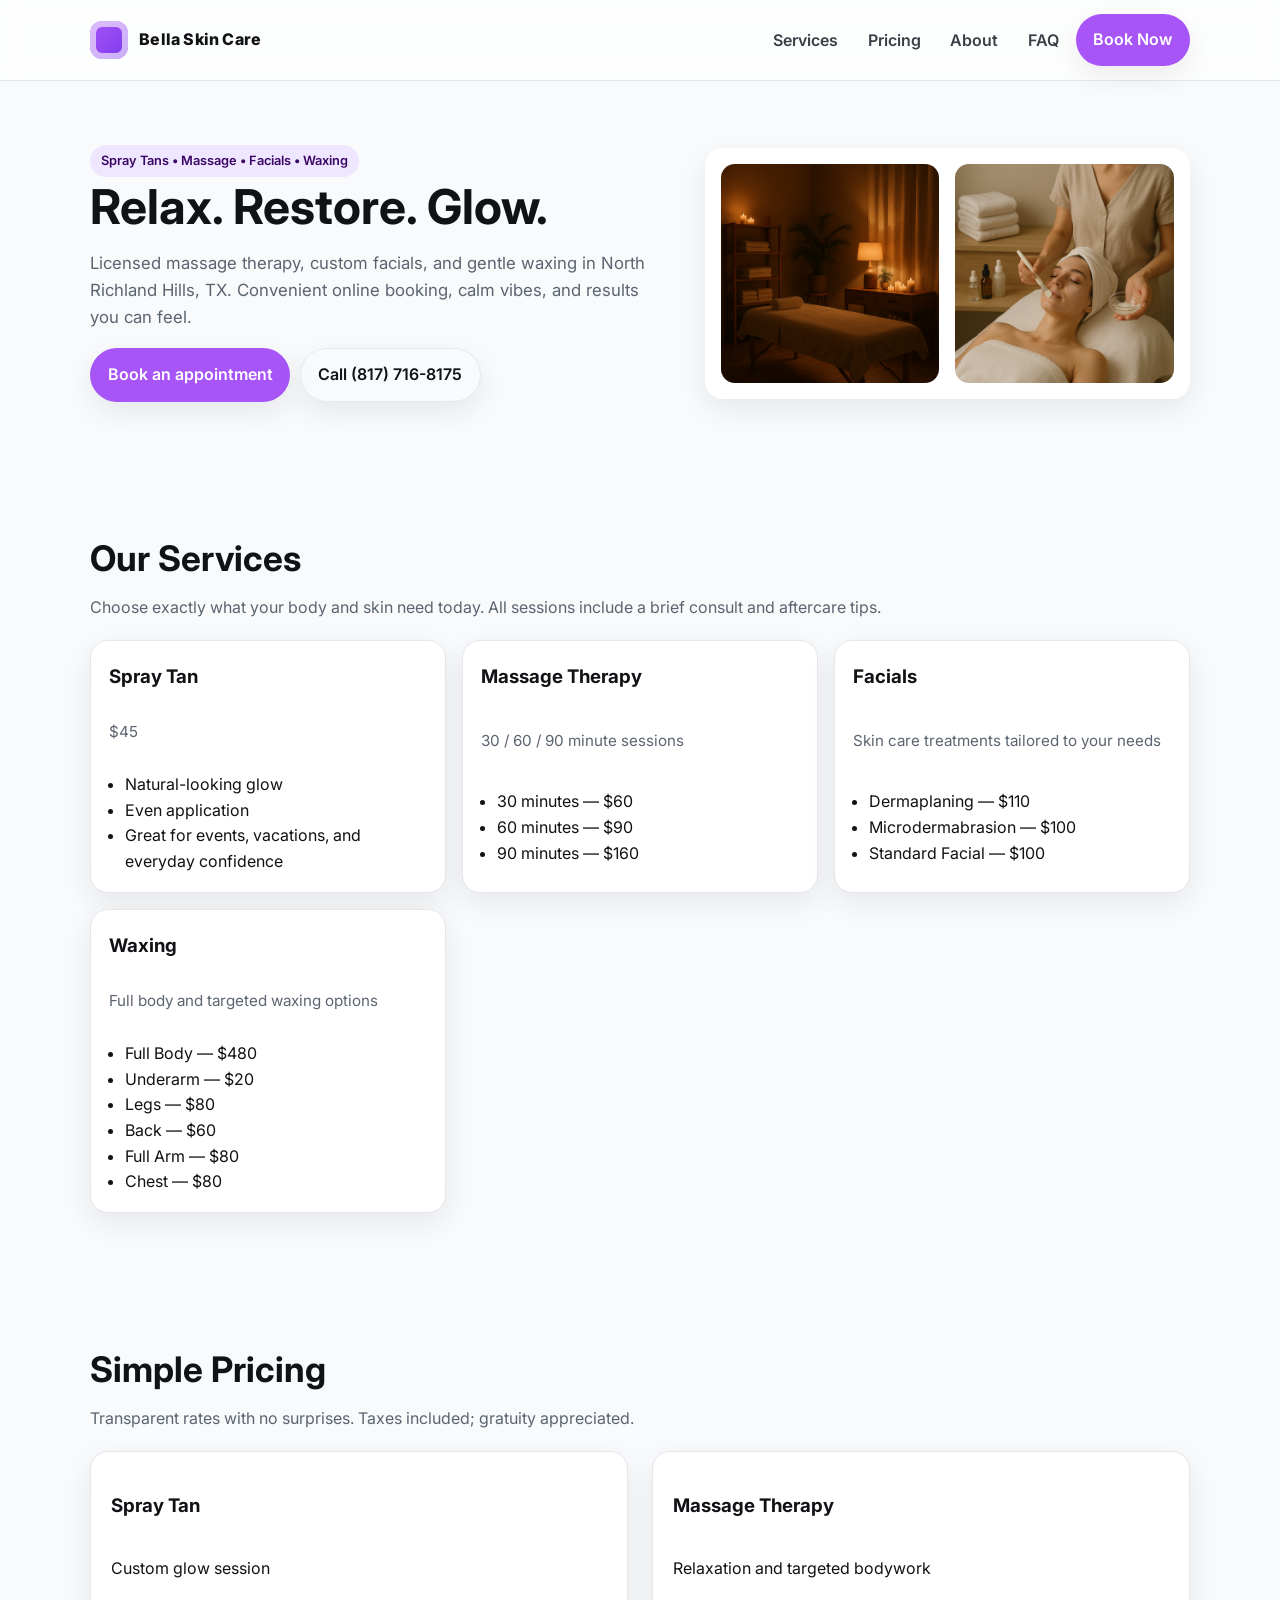
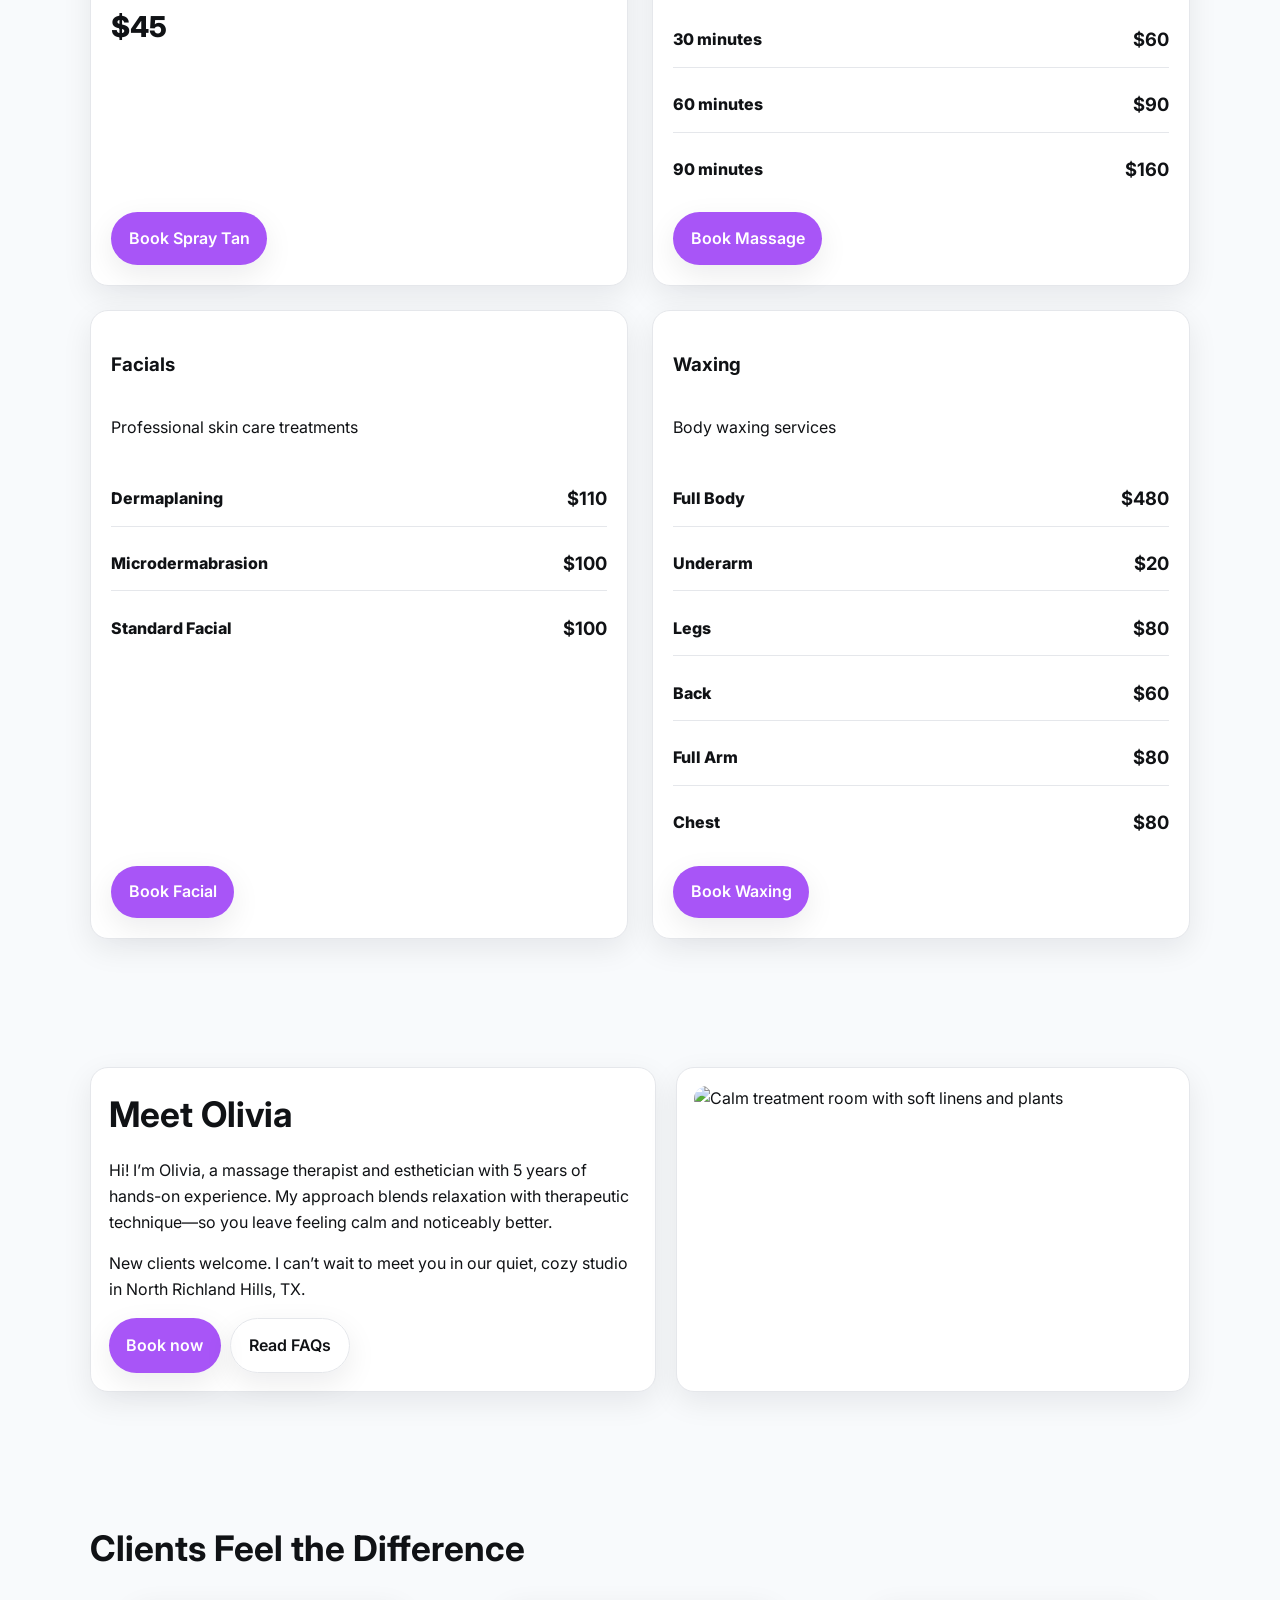
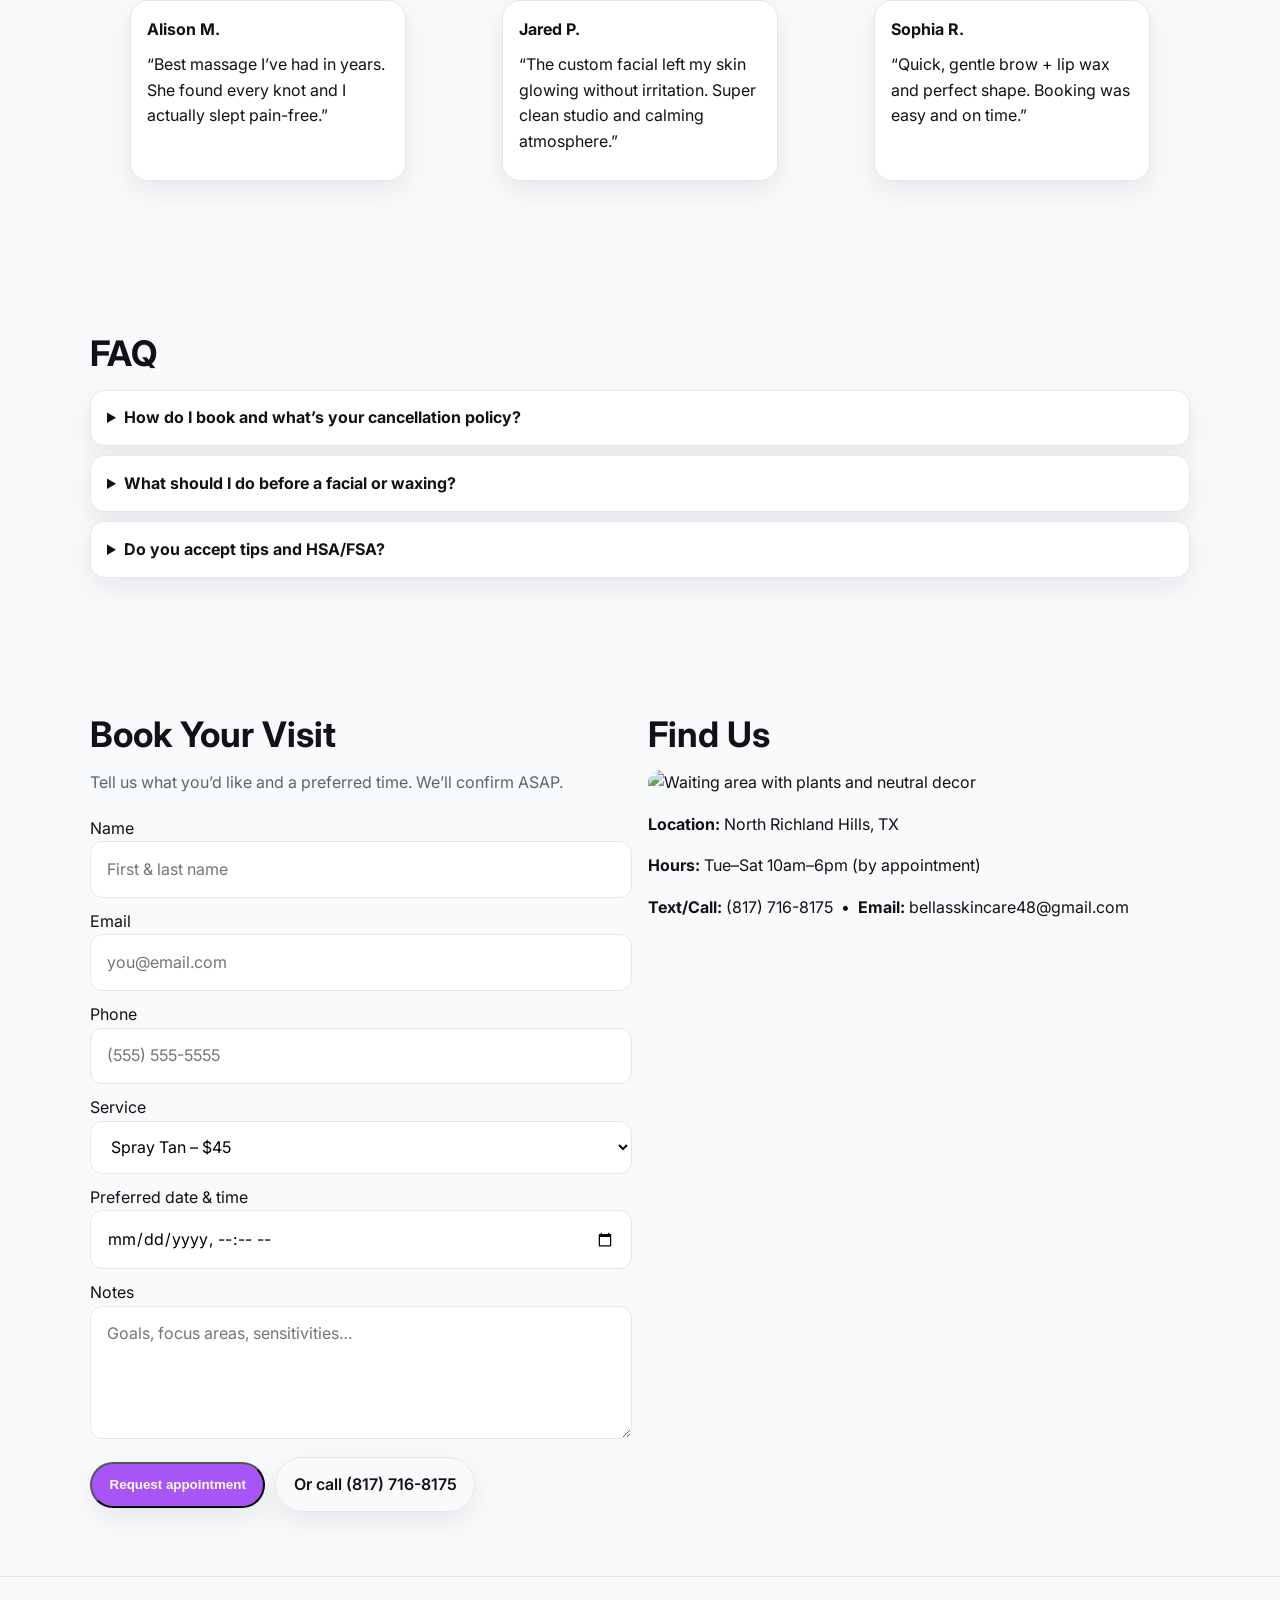
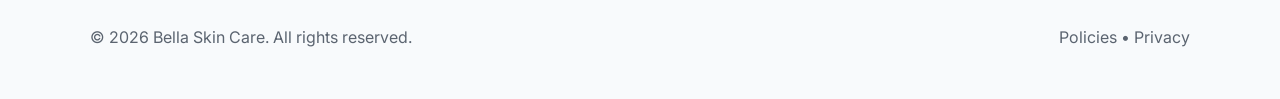
==== index.html @ 4174b74a "restructure repository" ====
<!doctype html>
<html lang="en">
<head>
  <meta charset="utf-8" />
  <meta name="viewport" content="width=device-width, initial-scale=1" />
  <title>Bella Skin Care | Massage • Facials • Waxing</title>
  <meta name="description" content="Relaxation and results-driven bodywork, facials, and waxing in North Richland Hills. Book online or call 817-716-8175." />
  <link rel="preconnect" href="https://fonts.googleapis.com">
  <link rel="preconnect" href="https://fonts.gstatic.com" crossorigin>
  <link href="https://fonts.googleapis.com/css2?family=Inter:wght@400;500;600;700&display=swap" rel="stylesheet">
  <link rel="stylesheet" href="index.css">
</head>
<body>
  <!-- ===== Header ===== -->
  <header class="site">
    <div class="container site__row">
      <a class="brand" href="#home" aria-label="Bella Skin Care home">
        <span class="brand__logo" aria-hidden="true"></span>
        <span>Bella Skin Care</span>
      </a>
      <nav aria-label="Primary">
        <a href="#services">Services</a>
        <a href="#pricing">Pricing</a>
        <a href="#about">About</a>
        <a href="#faq">FAQ</a>
        <a href="#contact" class="btn">Book Now</a>
      </nav>
    </div>
  </header>

  <!-- ===== Hero ===== -->
  <section class="hero" id="home">
    <div class="container hero__grid">
      <div>
        <span class="tag">Spray Tans • Massage • Facials • Waxing</span>
        <h1>Relax. Restore. Glow.</h1>
        <p class="lead">Licensed massage therapy, custom facials, and gentle waxing in North Richland Hills, TX. Convenient online booking, calm vibes, and results you can feel.</p>
        <div class="quick-book" style="margin:1rem 0 0">
          <a class="btn" href="#contact">Book an appointment</a>
          <a class="btn ghost" href="tel:8177168175">Call (817) 716-8175</a>
        </div>
      </div>
      <div class="card" aria-label="Popular services">
        <div>
          <img src="./assets/img/massageroom1.png" alt="Relaxing massage room with soft lighting" />
        </div>
        <div>
          <img src="./assets/img/facial1.png" alt="Facial treatment with clean towels and serums" />
        </div>
      </div>
    </div>
  </section>

  <!-- ===== Services ===== -->
  <section id="services">
    <div class="container">
      <h2 class="section-title">Our Services</h2>
      <p class="section-desc">Choose exactly what your body and skin need today. All sessions include a brief consult and aftercare tips.</p>
<div class="services">
  <article class="service-card">
    <h3>Spray Tan</h3>
    <p class="meta">$45</p>
    <ul>
      <li>Natural-looking glow</li>
      <li>Even application</li>
      <li>Great for events, vacations, and everyday confidence</li>
    </ul>
  </article>

  <article class="service-card">
    <h3>Massage Therapy</h3>
    <p class="meta">30 / 60 / 90 minute sessions</p>
    <ul>
      <li>30 minutes — $60</li>
      <li>60 minutes — $90</li>
      <li>90 minutes — $160</li>
    </ul>
  </article>

  <article class="service-card">
    <h3>Facials</h3>
    <p class="meta">Skin care treatments tailored to your needs</p>
    <ul>
      <li>Dermaplaning — $110</li>
      <li>Microdermabrasion — $100</li>
      <li>Standard Facial — $100</li>
    </ul>
  </article>

  <article class="service-card">
    <h3>Waxing</h3>
    <p class="meta">Full body and targeted waxing options</p>
    <ul>
      <li>Full Body — $480</li>
      <li>Underarm — $20</li>
      <li>Legs — $80</li>
      <li>Back — $60</li>
      <li>Full Arm — $80</li>
      <li>Chest — $80</li>
    </ul>
  </article>
</div>
    </div>
  </section>

  <!-- ===== Pricing ===== -->
  <section id="pricing" aria-label="Pricing">
    <div class="container">
      <h2 class="section-title">Simple Pricing</h2>
      <p class="section-desc">Transparent rates with no surprises. Taxes included; gratuity appreciated.</p>
<div class="pricing">
  <div class="price-card">
    <h3>Spray Tan</h3>
    <p class="meta">Custom glow session</p>
    <p class="price">$45</p>
    <a class="btn" href="#contact">Book Spray Tan</a>
  </div>

<div class="price-card">
  <h3>Massage Therapy</h3>
  <p class="meta">Relaxation and targeted bodywork</p>

  <div class="price-list">
    <div class="price-row">
      <span>30 minutes</span>
      <strong>$60</strong>
    </div>
    <div class="price-row">
      <span>60 minutes</span>
      <strong>$90</strong>
    </div>
    <div class="price-row">
      <span>90 minutes</span>
      <strong>$160</strong>
    </div>
  </div>

  <a class="btn" href="#contact">Book Massage</a>
</div>

<div class="price-card">
    <h3>Facials</h3>
    <p class="meta">Professional skin care treatments</p>

    <div class="price-list">

        <div class="price-row">
            <span>Dermaplaning</span>
            <strong>$110</strong>
        </div>

        <div class="price-row">
            <span>Microdermabrasion</span>
            <strong>$100</strong>
        </div>

        <div class="price-row">
            <span>Standard Facial</span>
            <strong>$100</strong>
        </div>

    </div>

    <a class="btn" href="#contact">Book Facial</a>
</div>

<div class="price-card">
  <h3>Waxing</h3>
  <p class="meta">Body waxing services</p>

  <div class="price-list">
    <div class="price-row">
      <span>Full Body</span>
      <strong>$480</strong>
    </div>
    <div class="price-row">
      <span>Underarm</span>
      <strong>$20</strong>
    </div>
    <div class="price-row">
      <span>Legs</span>
      <strong>$80</strong>
    </div>
    <div class="price-row">
      <span>Back</span>
      <strong>$60</strong>
    </div>
    <div class="price-row">
      <span>Full Arm</span>
      <strong>$80</strong>
    </div>
    <div class="price-row">
      <span>Chest</span>
      <strong>$80</strong>
    </div>
  </div>

  <a class="btn" href="#contact">Book Waxing</a>
</div>
</div>
    </div>
  </section>

  <!-- ===== About ===== -->
  <section id="about" aria-label="About the studio">
    <div class="container about">
      <div class="card">
        <h2 class="section-title">Meet Olivia</h2>
        <p>Hi! I’m Olivia, a massage therapist and esthetician with 5 years of hands-on experience. My approach blends relaxation with therapeutic technique—so you leave feeling calm and noticeably better.</p>
        <p>New clients welcome. I can’t wait to meet you in our quiet, cozy studio in North Richland Hills, TX.</p>
        <div style="display:flex; gap:.6rem; margin-top:.6rem">
          <a class="btn" href="#contact">Book now</a>
          <a class="btn ghost" href="#faq">Read FAQs</a>
        </div>
      </div>
      <div class="card">
        <img src="https://images.unsplash.com/photo-1600431521340-491eca880813?q=80&w=1600&auto=format&fit=crop" alt="Calm treatment room with soft linens and plants" />
      </div>
    </div>
  </section>

  <!-- ===== Testimonials ===== -->
  <section aria-label="Client testimonials">
    <div class="container">
      <h2 class="section-title">Clients Feel the Difference</h2>
      <div class="testimonials">
        <figure class="quote">
          <figcaption><strong>Alison M.</strong></figcaption>
          <p>“Best massage I’ve had in years. She found every knot and I actually slept pain-free.”</p>
        </figure>
        <figure class="quote">
          <figcaption><strong>Jared P.</strong></figcaption>
          <p>“The custom facial left my skin glowing without irritation. Super clean studio and calming atmosphere.”</p>
        </figure>
        <figure class="quote">
          <figcaption><strong>Sophia R.</strong></figcaption>
          <p>“Quick, gentle brow + lip wax and perfect shape. Booking was easy and on time.”</p>
        </figure>
      </div>
    </div>
  </section>

  <!-- ===== FAQ ===== -->
  <section id="faq" aria-label="Frequently asked questions">
    <div class="container">
      <h2 class="section-title">FAQ</h2>
      <details>
        <summary>How do I book and what’s your cancellation policy?</summary>
        <p>Use the form below or call/text (817) 716-8175</p>
      </details>
      <details>
        <summary>What should I do before a facial or waxing?</summary>
        <p>Avoid retinoids or exfoliation 48 hours prior. Arrive with clean skin; we’ll take it from there.</p>
      </details>
      <details>
        <summary>Do you accept tips and HSA/FSA?</summary>
        <p>Gratuity is appreciated. For HSA/FSA, check your plan—massage with a doctor’s note is often eligible.</p>
      </details>
    </div>
  </section>

  <!-- ===== Contact / Booking ===== -->
  <section id="contact" aria-label="Contact and booking">
    <div class="container contact-grid">
      <div>
        <h2 class="section-title">Book Your Visit</h2>
        <p class="section-desc">Tell us what you’d like and a preferred time. We’ll confirm ASAP.</p>
        <form action="#" method="post" onsubmit="return handleSubmit(event)">
          <label>
            Name
            <input type="text" name="name" required placeholder="First & last name" />
          </label>
          <label>
            Email
            <input type="email" name="email" required placeholder="you@email.com" />
          </label>
          <label>
            Phone
            <input type="tel" name="phone" placeholder="(555) 555-5555" />
          </label>
          <label>
            Service
            <select name="service" required>
<option>Spray Tan – $45</option>
<option>Massage Therapy – 30 min – $60</option>
<option>Massage Therapy – 60 min – $90</option>
<option>Massage Therapy – 90 min – $160</option>
<option>Dermaplaning – $110</option>
<option>Microdermabrasion – $100</option>
<option>Standard Facial – $100</option>
<option>Waxing – Full Body – $480</option>
<option>Waxing – Underarm – $20</option>
<option>Waxing – Legs – $80</option>
<option>Waxing – Back – $60</option>
<option>Waxing – Full Arm – $80</option>
<option>Waxing – Chest – $80</option>
            </select>
          </label>
          <label>
            Preferred date & time
            <input type="datetime-local" name="when" />
          </label>
          <label>
            Notes
            <textarea name="notes" rows="4" placeholder="Goals, focus areas, sensitivities…"></textarea>
          </label>
          <div class="form-actions">
            <button class="btn" type="submit">Request appointment</button>
            <a class="btn ghost" href="tel:8177168175">Or call (817) 716-8175</a>
          </div>
          <p id="formMsg" class="form-msg">Thanks! We’ll get back to you shortly.</p>
        </form>
      </div>
      <div>
        <h2 class="section-title">Find Us</h2>
        <div class="card" style="padding:0; overflow:hidden;">
          <img src="https://images.unsplash.com/photo-1532635241-17e820acc59f?q=80&w=1600&auto=format&fit=crop" alt="Waiting area with plants and neutral decor" />
        </div>
        <p><strong>Location:</strong> North Richland Hills, TX</p>
        <p><strong>Hours:</strong> Tue–Sat 10am–6pm (by appointment)</p>
<p>
  <strong>Text/Call:</strong>
  <a href="tel:8177168175">(817) 716-8175</a>
  &nbsp;•&nbsp;
  <strong>Email:</strong>
  <a href="mailto:bellasskincare58@gmail.com">bellasskincare48@gmail.com</a>
</p>

      </div>
    </div>
  </section>

  <footer>
    <div class="container footer-row">
      <p>© <span id="year"></span> Bella Skin Care. All rights reserved.</p>
      <p><a href="#">Policies</a> • <a href="#">Privacy</a></p>
    </div>
  </footer>

  <script src="index.js"></script>
</body>
</html>
---- index.css ----
:root{
--ink:#101215; /* text */
--muted:#5b6470; /* secondary text */
--bg:#f8fafc; /* page bg */
--card:#ffffff; /* surfaces */
--brand:#a855f7; /* accent (violet) */
--brand-ink:#ffffff; /* contrast on brand */
--line:#e5e7eb; /* hairlines */
--radius:18px;
--shadow:0 10px 30px rgba(16,18,21,.08);
--shadow-2:0 16px 60px rgba(16,18,21,.12);
}

* { box-sizing: border-box; }
html, body { height: 100%; }
body{
font-family: Inter, system-ui, -apple-system, Segoe UI, Roboto, "Helvetica Neue", Arial, "Noto Sans", "Apple Color Emoji", "Segoe UI Emoji";
margin:0; color:var(--ink); background:var(--bg);
line-height:1.6; -webkit-font-smoothing:antialiased;
}
img{ max-width:100%; height:auto; display:block; border-radius: 14px; }
a{ color:inherit; text-decoration:none; }
.container{ width:min(1100px, 92%); margin-inline:auto; }
.btn{
display:inline-flex; align-items:center; gap:.6rem;
background:var(--brand); color:var(--brand-ink);
padding:.85rem 1.1rem; border-radius:999px; font-weight:600;
box-shadow: var(--shadow);
transition: transform .15s ease, box-shadow .2s ease, opacity .2s ease;
}
.btn:hover{ transform: translateY(-1px); box-shadow: var(--shadow-2); }
.btn.ghost{ background:transparent; color:var(--ink); border:1px solid var(--line); }
.tag{ display:inline-block; padding:.35rem .7rem; border-radius:999px; font-size:.8rem; color:#3b0764; background:#efe7ff; font-weight:600; }


/* ---------- Header ---------- */
header.site{ position:sticky; top:0; z-index:30; background:rgba(255,255,255,.75); backdrop-filter:saturate(1.2) blur(8px); border-bottom:1px solid var(--line); }
.site__row{ display:flex; align-items:center; justify-content:space-between; padding:.85rem 0; }
.brand{ display:flex; align-items:center; gap:.7rem; font-weight:800; letter-spacing:.2px; }
.brand__logo{ width:38px; height:38px; border-radius:12px; background:linear-gradient(135deg, var(--brand), #7c3aed); box-shadow: inset 0 0 0 6px rgba(255,255,255,.6); }
nav a{ padding:.6rem .8rem; border-radius:10px; font-weight:600; color:#3b3f46; }
nav a:hover{ background:#f2f3f5; }

/* ---------- Hero ---------- */
.hero{ padding: clamp(2rem, 5vw, 4rem) 0; }
.hero__grid{ display:grid; grid-template-columns: 1.2fr 1fr; gap: clamp(1.25rem, 3vw, 2rem); align-items:center; }
.hero h1{ font-size: clamp(2rem, 2.6vw + 1rem, 3rem); line-height:1.1; margin:.25rem 0 .75rem; }
.hero p.lead{ color:var(--muted); font-size:1.05rem; }
.hero .card{ background:var(--card); padding:1rem; border-radius:var(--radius); box-shadow: var(--shadow); display:grid; grid-template-columns:1fr 1fr; gap:1rem; }
.quick-book{ display:flex; gap:.6rem; flex-wrap:wrap; }


/* ---------- Section wrappers ---------- */
section{ padding: clamp(2.2rem, 6vw, 4rem) 0; }
.section-title{ font-size: clamp(1.4rem, 1.6vw + 1rem, 2.2rem); margin:0 0 .5rem; }
.section-desc{ color:var(--muted); margin:0 0 1.25rem; }


/* ---------- Services ---------- */
.services{ display:grid; grid-template-columns: repeat(3, 1fr); gap:1rem; }
.service-card{ background:var(--card); border:1px solid var(--line); padding:1.1rem; border-radius:var(--radius); display:grid; gap:.6rem; box-shadow: var(--shadow); }
.service-card h3{ margin:.2rem 0; }
.service-card .meta{ color:var(--muted); font-size:.95rem; }
.service-card ul{ margin:.2rem 0 0 1rem; padding:0; }


/* ---------- Pricing ---------- */
.pricing{
  display:grid;
  grid-template-columns:repeat(2,1fr);
  gap:1.5rem;
  align-items:stretch;
}

.price-card{
  background:var(--card);
  border:1px solid var(--line);
  border-radius:var(--radius);
  padding:1.25rem;
  box-shadow: var(--shadow);
  min-height:430px;

  display:flex;
  flex-direction:column;
}

.price-card .btn{
  margin-top:auto;
  align-self:flex-start;
}

.price-list{
  display:grid;
  gap:.65rem;
  margin:1rem 0;
}

.price-row{
  display:flex;
  justify-content:space-between;
  align-items:center;
  gap:1rem;
  padding:.75rem 0;
  border-bottom:1px solid var(--line);
}

.price-row:last-child{
  border-bottom:none;
}

.price-row span{
  font-size:1rem;
  font-weight:800;
  white-space:nowrap;
}

.price-row strong{
  font-size:1.15rem;
  font-weight:700;
}

.price{
  font-size:1.8rem;
  font-weight:800;
  margin:.4rem 0;
}

/* ---------- About ---------- */
.about{ display:grid; grid-template-columns: 1.1fr 1fr; gap:1.25rem; }
.about .card{ background:var(--card); padding:1.1rem; border-radius:var(--radius); border:1px solid var(--line); box-shadow: var(--shadow); }


/* ---------- Testimonials ---------- */
.testimonials{ display:grid; grid-template-columns: repeat(3, 1fr); gap:1rem; }
.quote{ background:var(--card); border:1px solid var(--line); border-radius:var(--radius); padding:1rem; box-shadow: var(--shadow); }
.quote p{ margin:.6rem 0; }


/* ---------- FAQ ---------- */
details{ background:var(--card); border:1px solid var(--line); border-radius:14px; padding:.9rem 1rem; box-shadow: var(--shadow); }
details+details{ margin-top:.6rem; }
summary{ font-weight:700; cursor:pointer; }


/* ---------- Contact / Footer ---------- */
.contact-grid{ display:grid; grid-template-columns:1fr 1fr; gap:1rem; }
form{ display:grid; gap:.7rem; }
input, textarea, select{ width:100%; padding:.9rem 1rem; border-radius:12px; border:1px solid var(--line); background:#fff; font: inherit; }
.form-actions{ display:flex; gap:.6rem; align-items:center; flex-wrap:wrap; }
.form-msg{ margin:.5rem 0 0; color: #166534; font-weight:600; display:none; }
footer{ padding:2rem 0; border-top:1px solid var(--line); color:var(--muted); }
.footer-row{ display:flex; justify-content:space-between; gap:1rem; flex-wrap:wrap; }

/* ---------- Responsive ---------- */
@media (max-width: 900px){

  nav{
    display:none;
  }

  .hero__grid,
  .about,
  .services,
  .testimonials,
  .contact-grid{
    grid-template-columns:1fr;
  }

  .hero .card{
    grid-template-columns:1fr;
  }

  /* Pricing */
  .pricing{
    grid-template-columns:1fr;
    gap:1rem;
  }

  .price-card{
    min-height:auto;
    width:100%;
  }

  .price-card .btn{
    margin-top:1.5rem;
  }

}
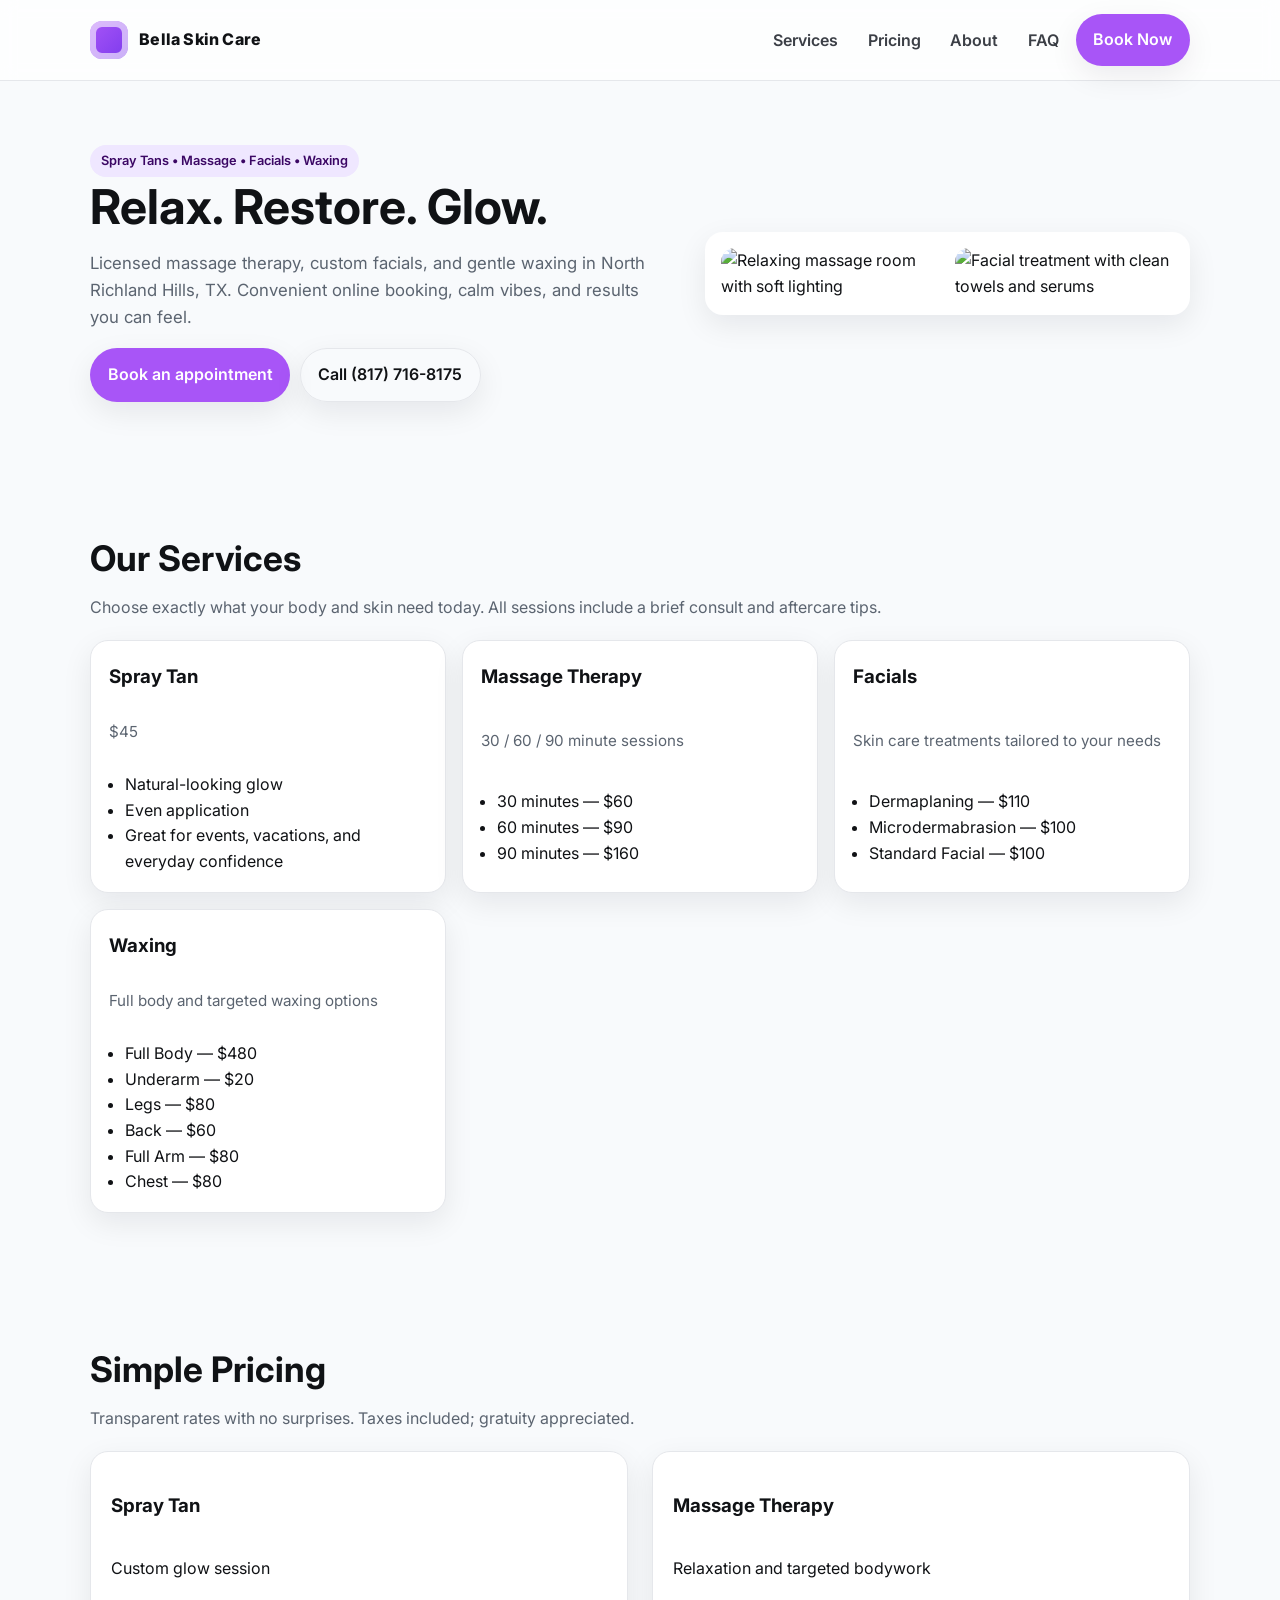
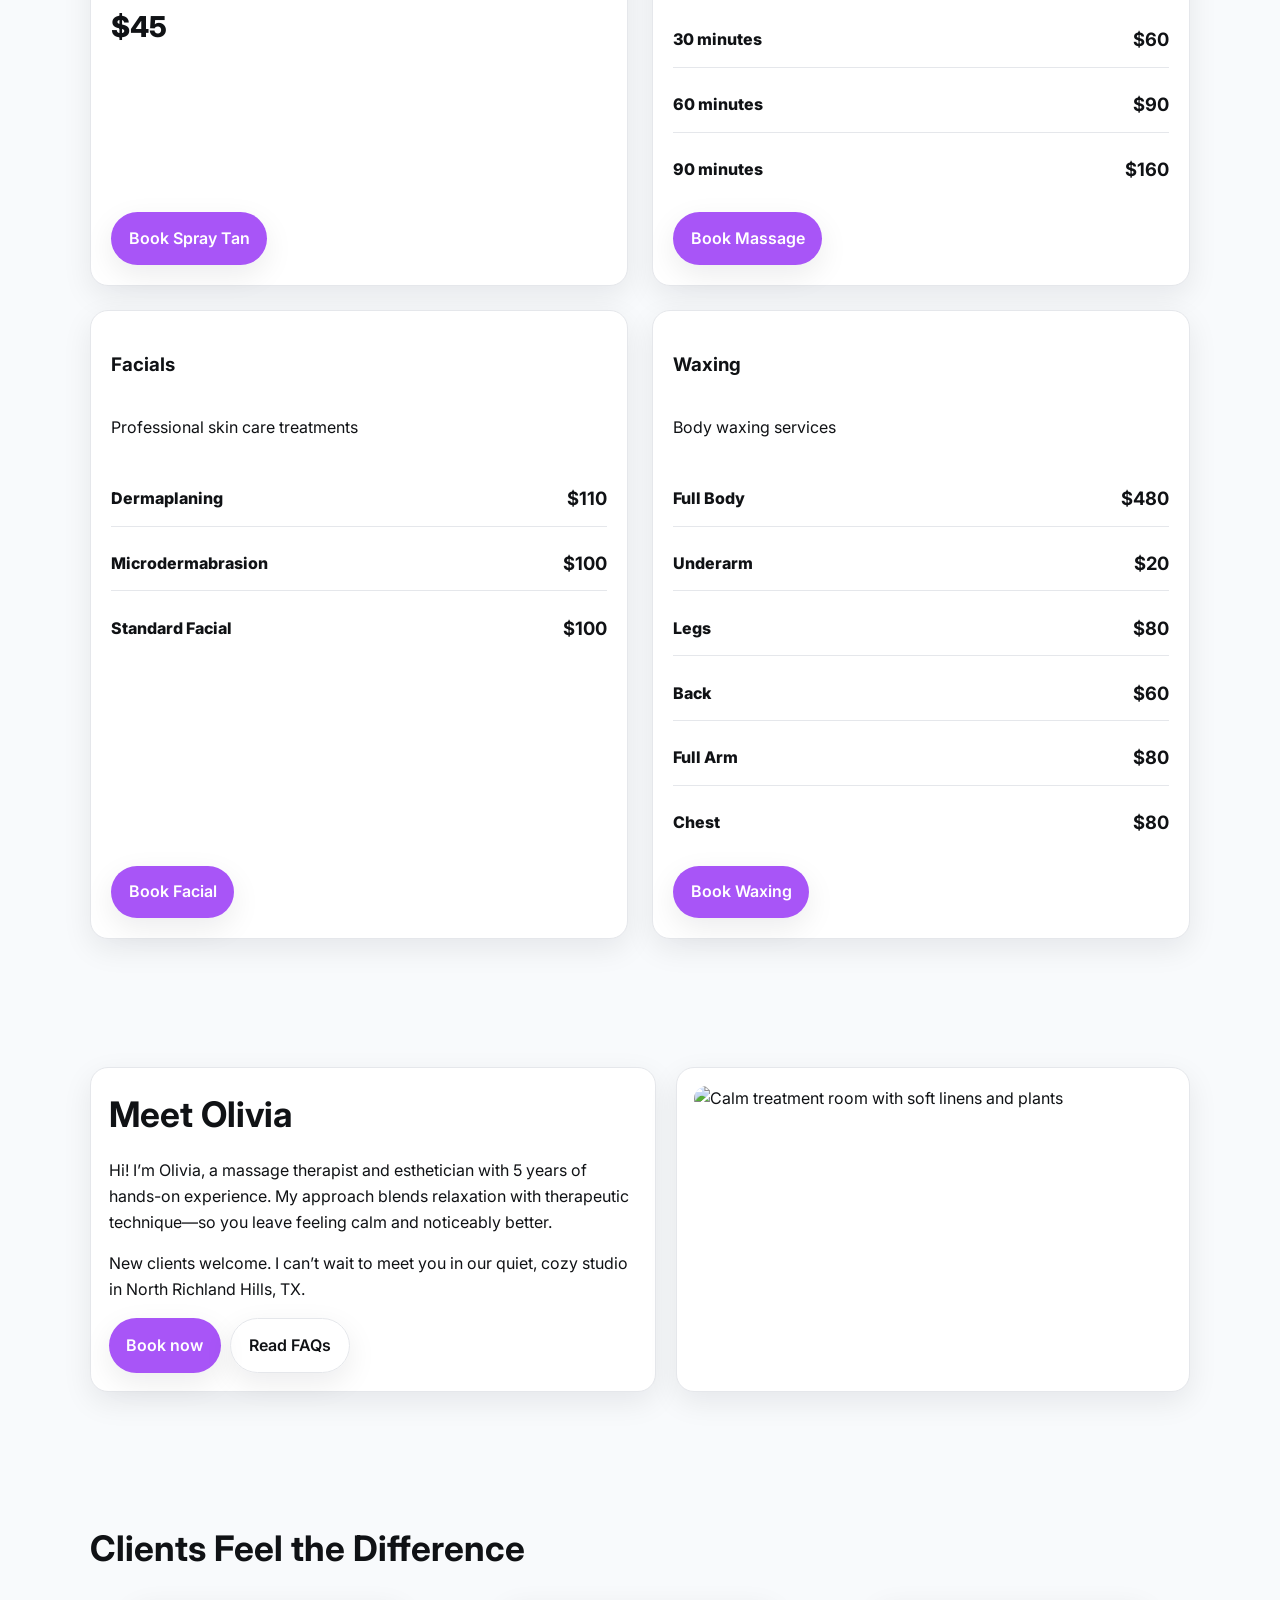
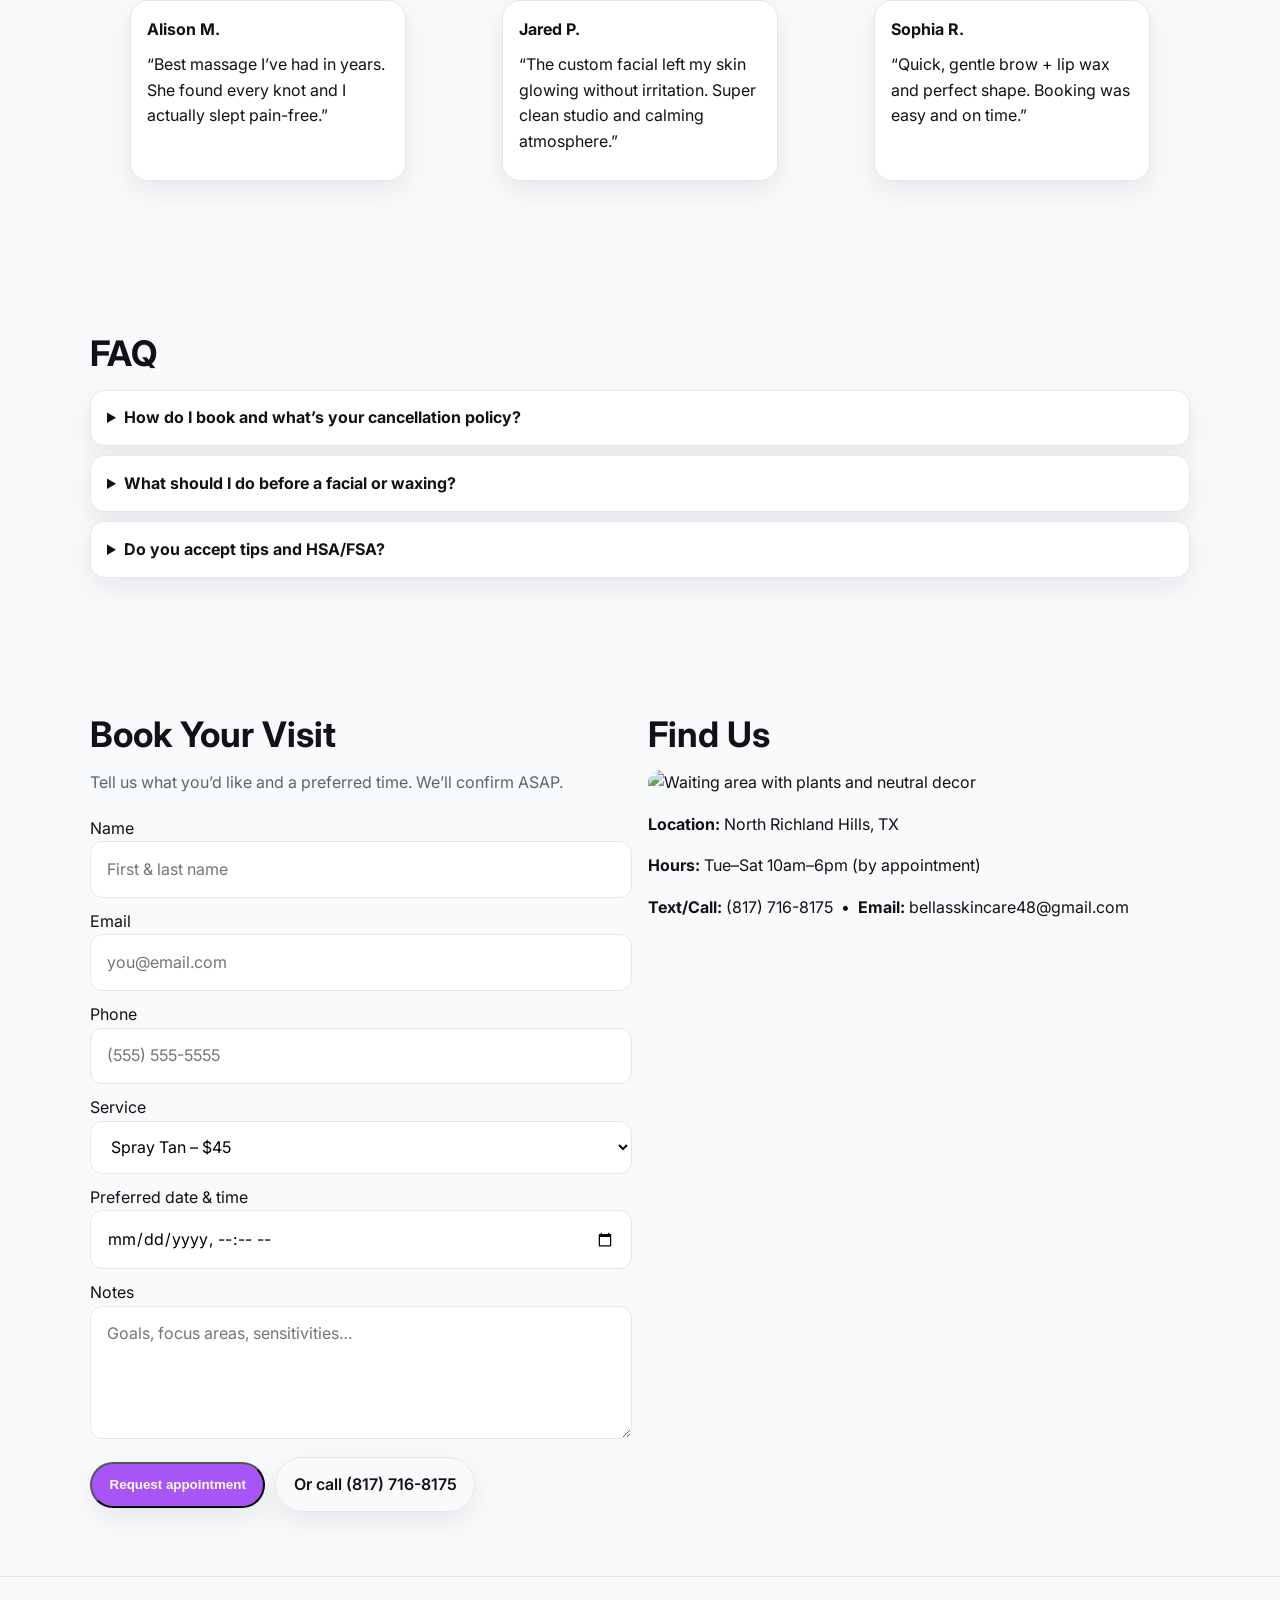
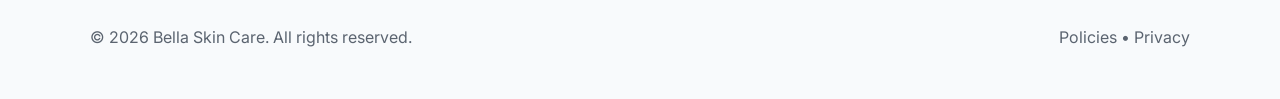
==== commit 276f27b7: "update again img" ====
--- a/index.html
+++ b/index.html
@@ -42,10 +42,10 @@
       </div>
       <div class="card" aria-label="Popular services">
         <div>
-          <img src="./assets/img/massageroom1.png" alt="Relaxing massage room with soft lighting" />
+          <img src="assets/img/massageroom1.PNG" alt="Relaxing massage room with soft lighting" />
         </div>
         <div>
-          <img src="./assets/img/facial1.png" alt="Facial treatment with clean towels and serums" />
+          <img src="assets/img/facial1.PNG" alt="Facial treatment with clean towels and serums" />
         </div>
       </div>
     </div>
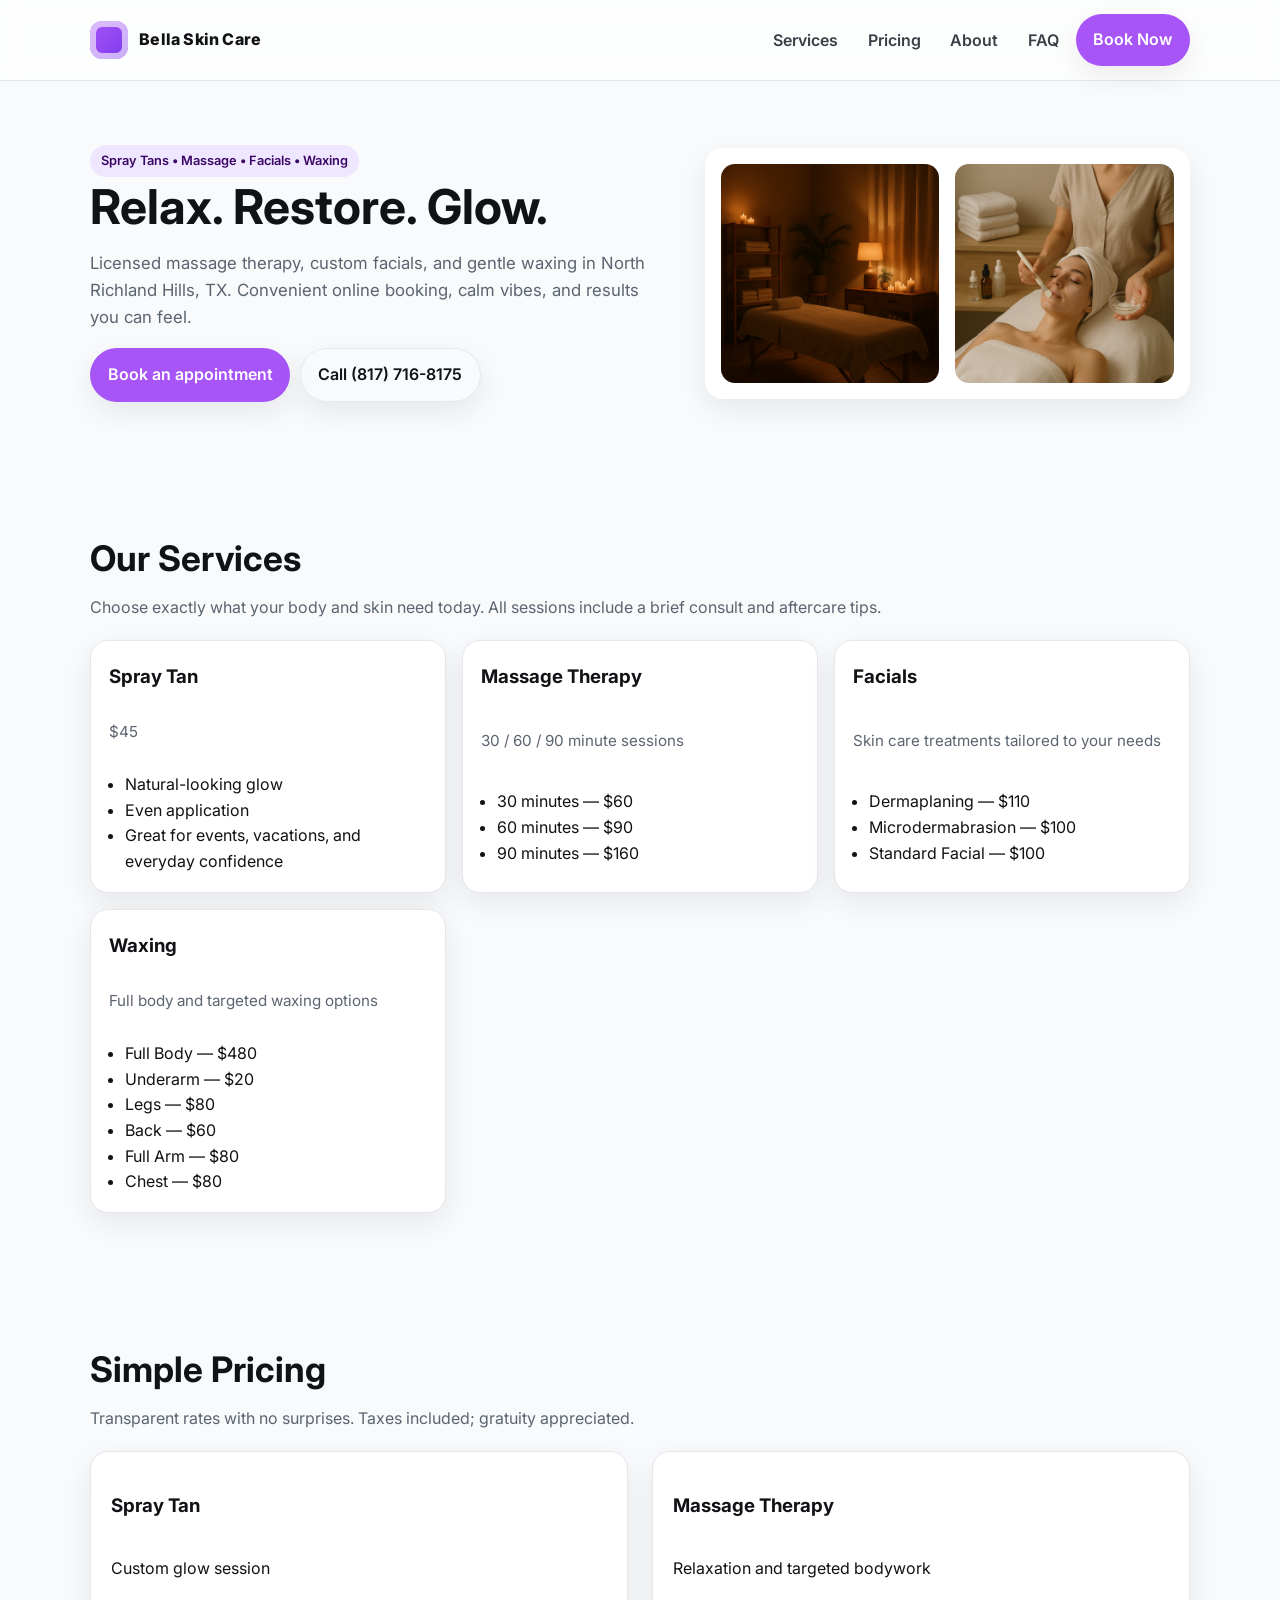
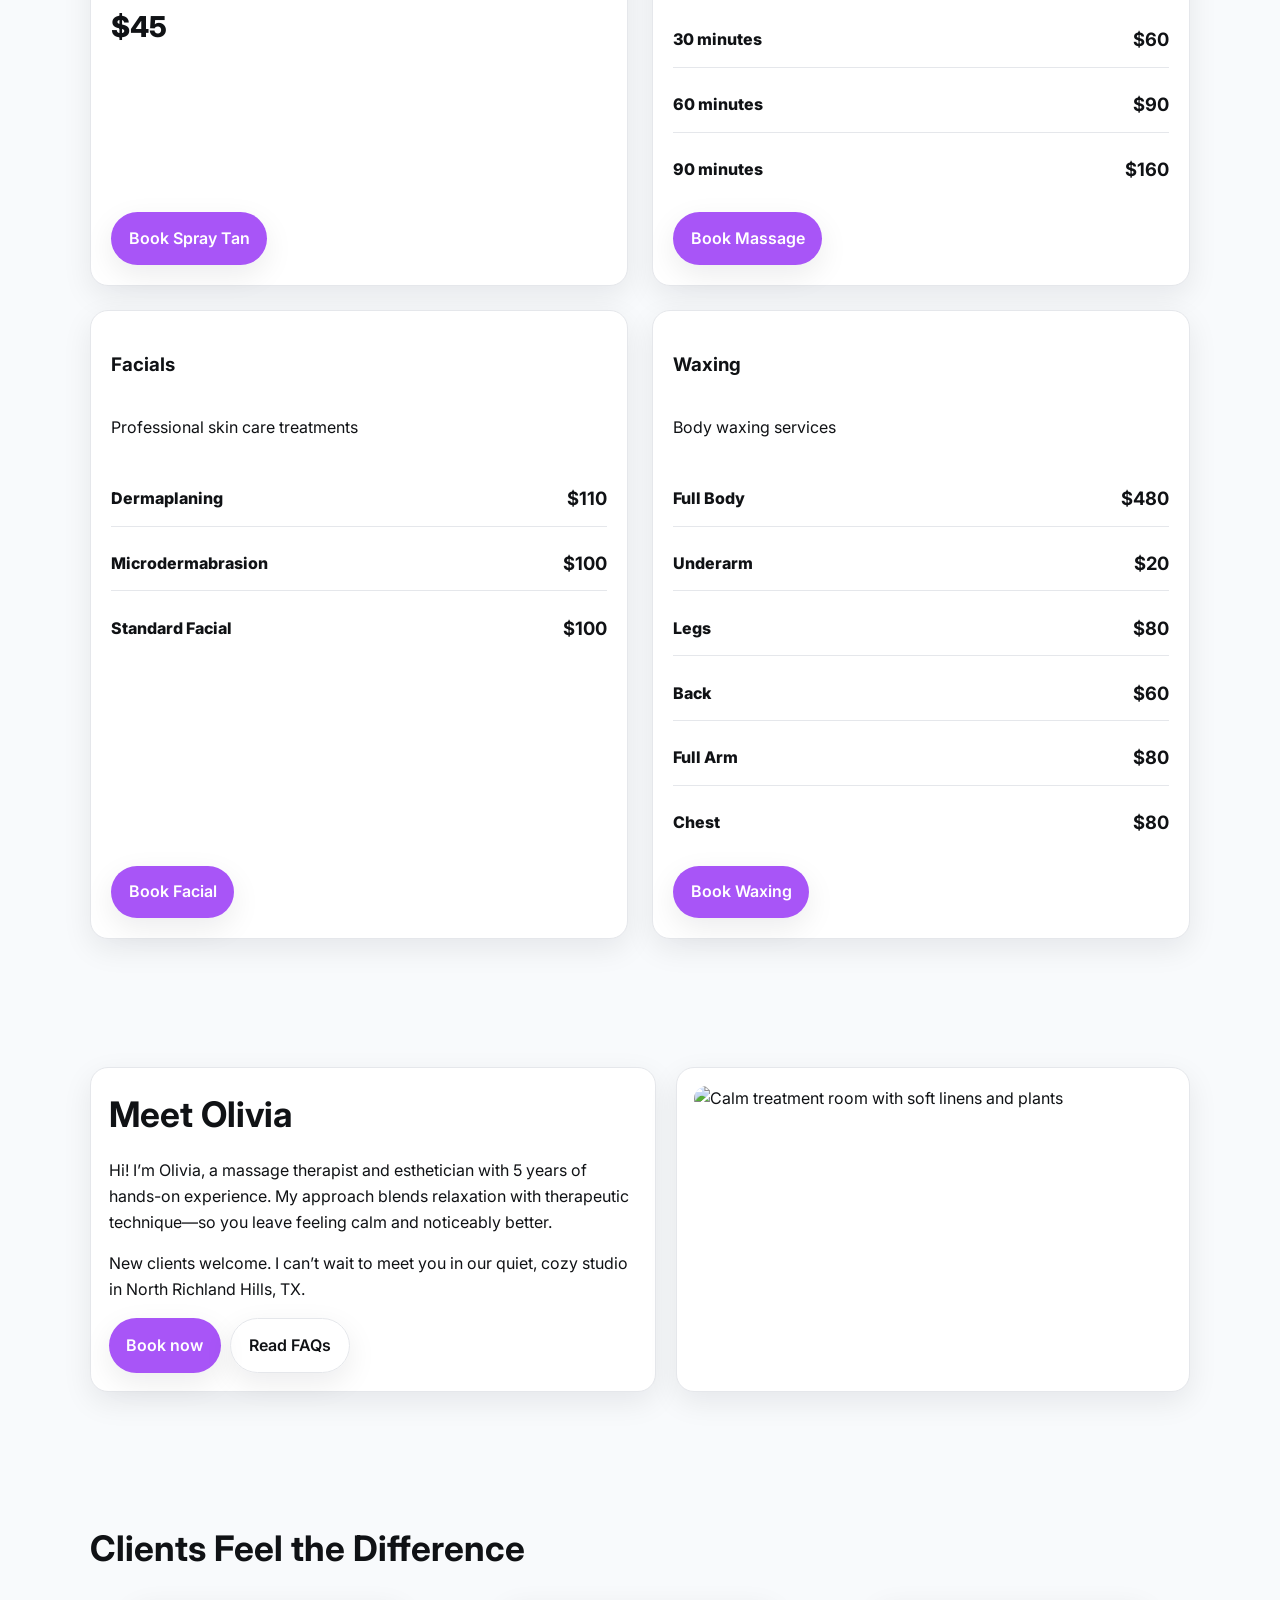
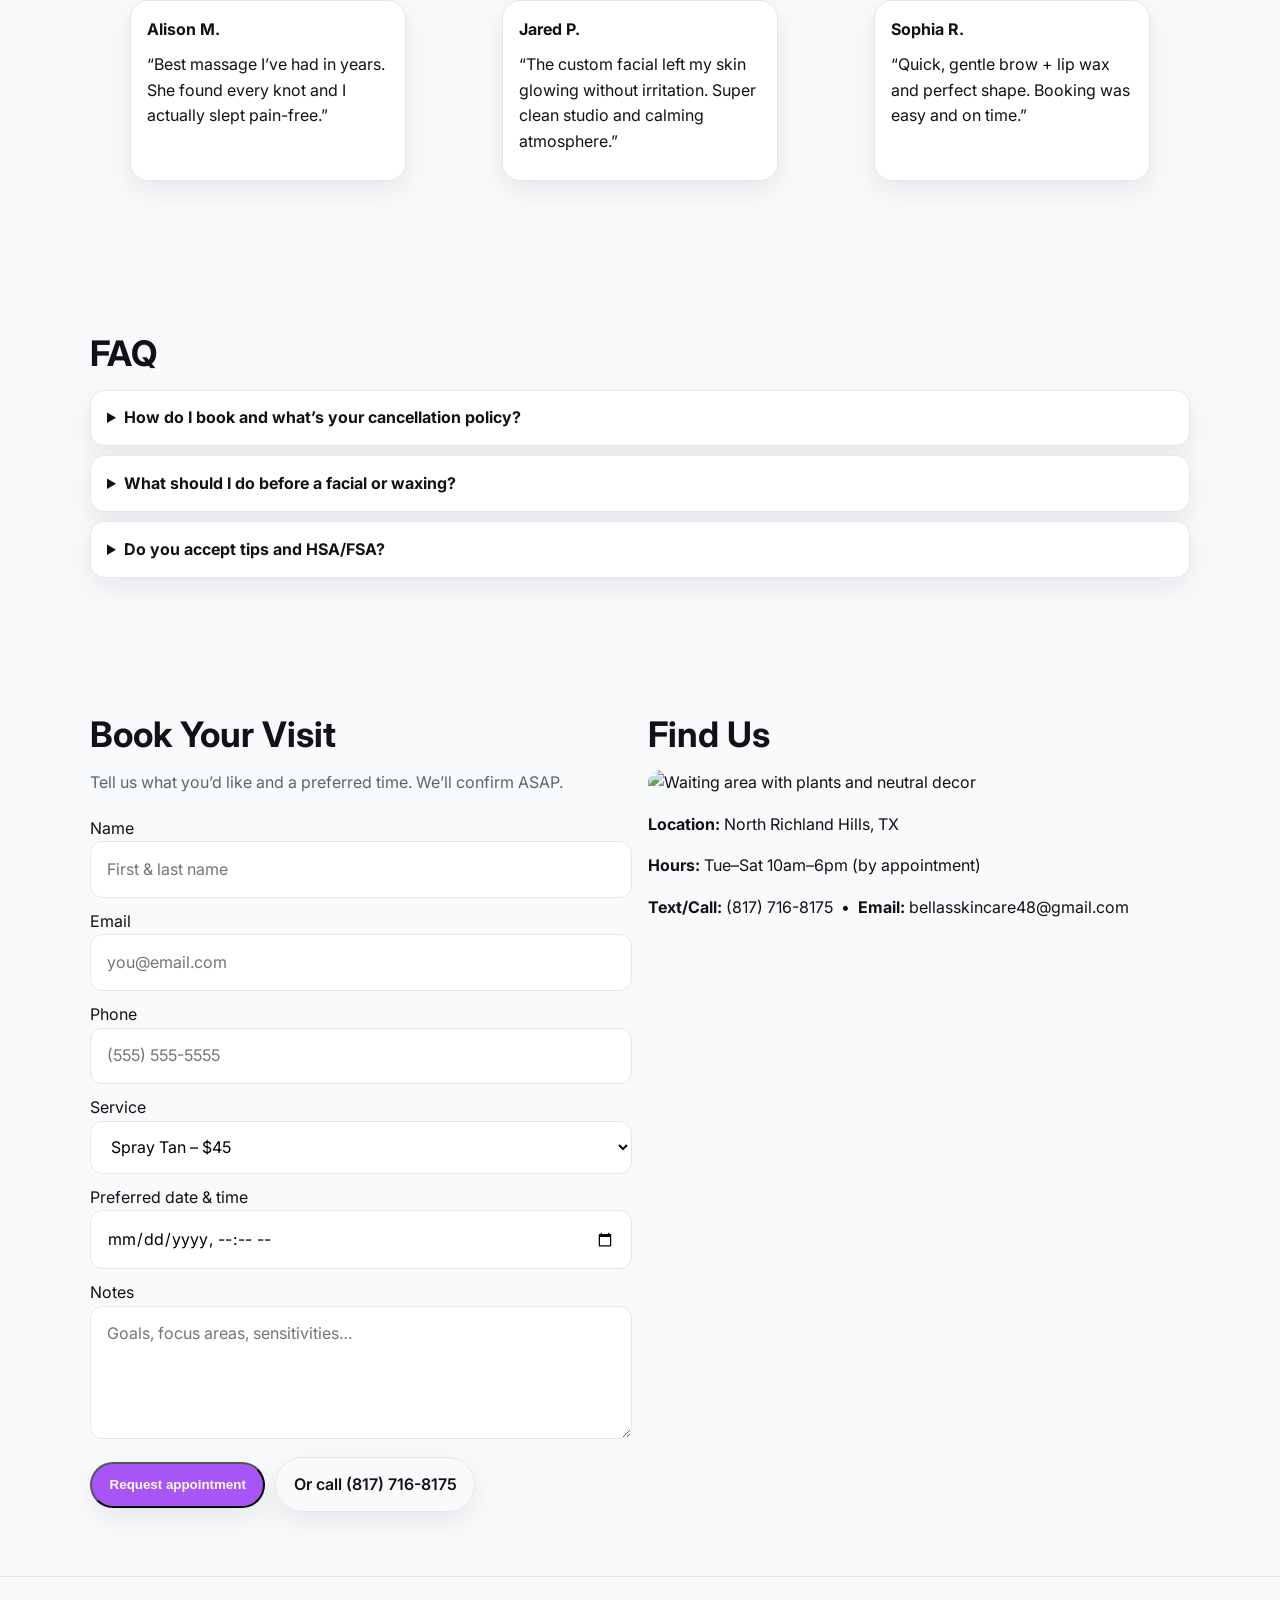
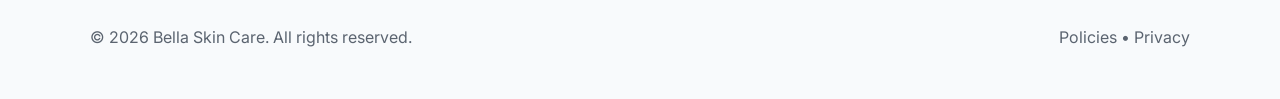
==== commit 3b8a98e0: "update againa" ====
--- a/index.html
+++ b/index.html
@@ -42,10 +42,10 @@
       </div>
       <div class="card" aria-label="Popular services">
         <div>
-          <img src="assets/img/massageroom1.PNG" alt="Relaxing massage room with soft lighting" />
+          <img src="assets/img/massageroom1.png" alt="Relaxing massage room with soft lighting" />
         </div>
         <div>
-          <img src="assets/img/facial1.PNG" alt="Facial treatment with clean towels and serums" />
+          <img src="assets/img/facial1.png" alt="Facial treatment with clean towels and serums" />
         </div>
       </div>
     </div>
@@ -323,7 +323,7 @@
   <a href="tel:8177168175">(817) 716-8175</a>
   &nbsp;•&nbsp;
   <strong>Email:</strong>
-  <a href="mailto:bellasskincare58@gmail.com">bellasskincare48@gmail.com</a>
+  <a href="mailto:bellasskincare48@gmail.com">bellasskincare48@gmail.com</a>
 </p>
 
       </div>
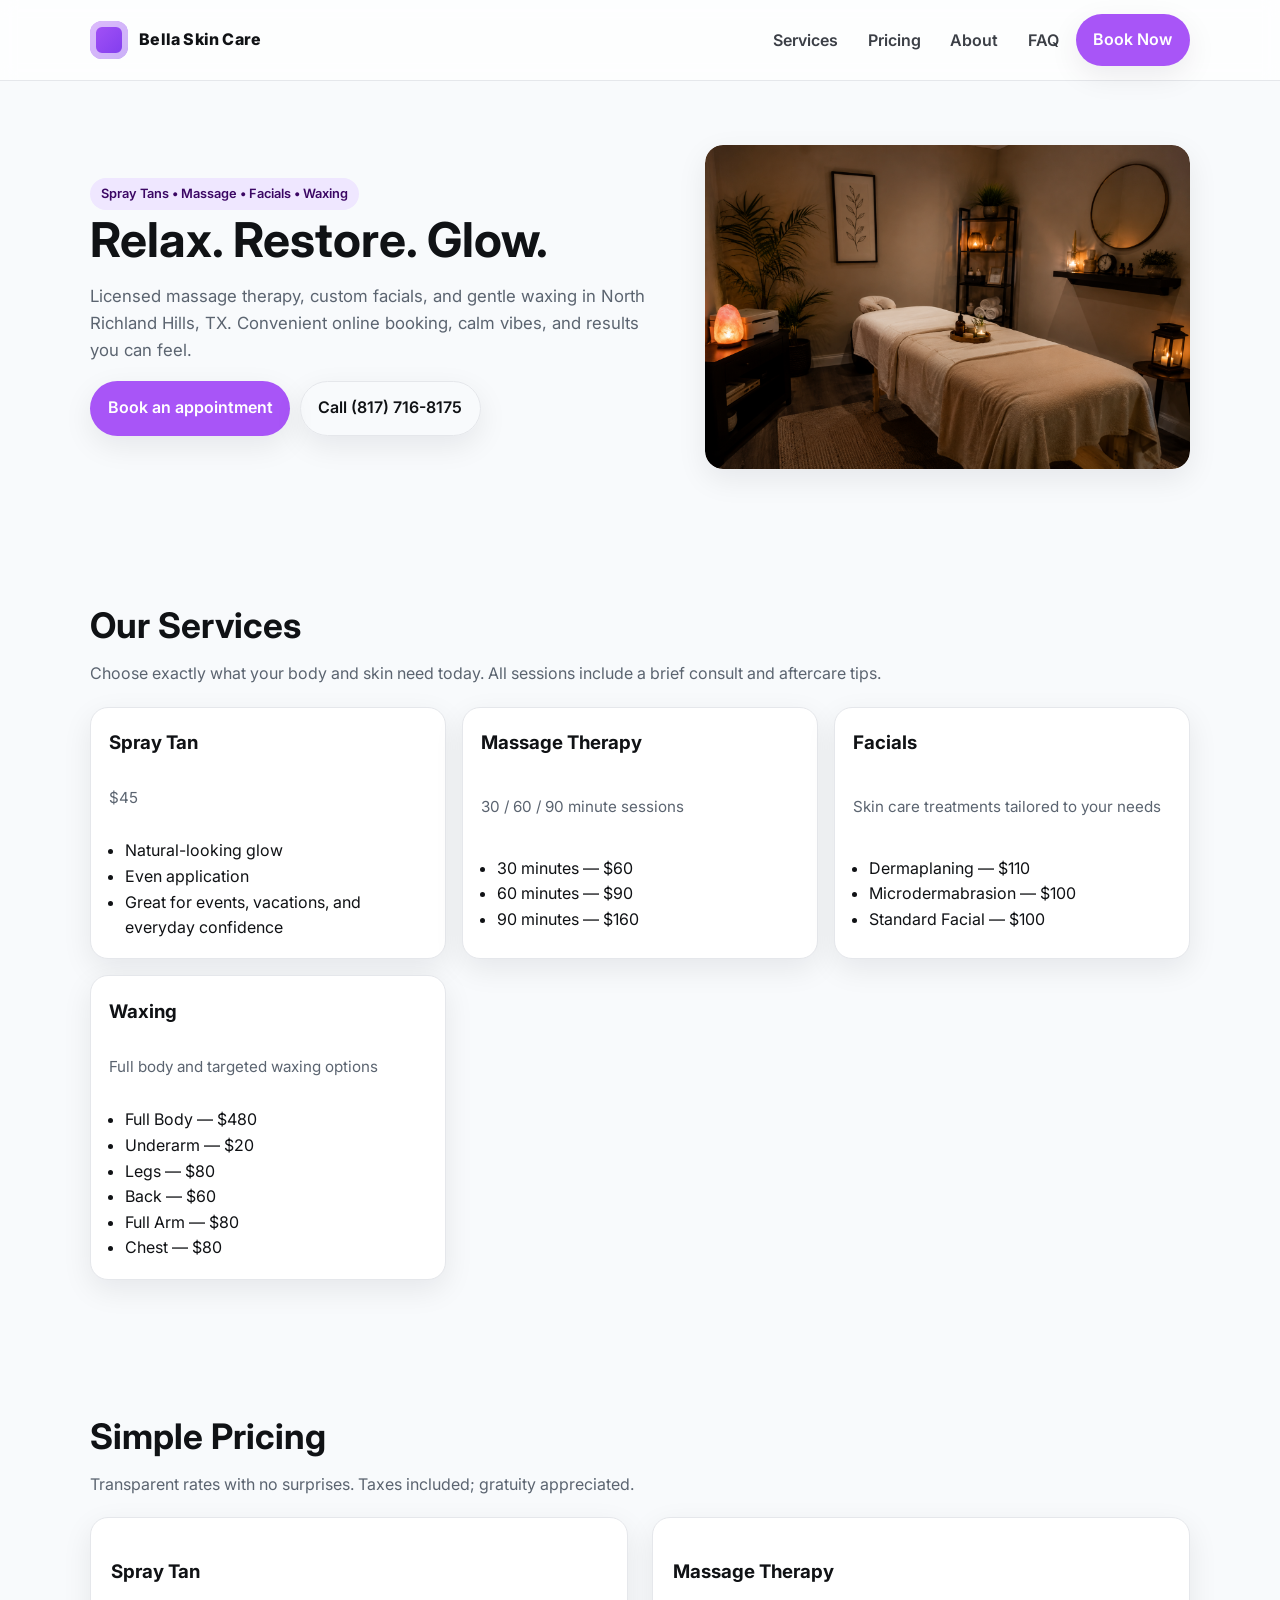
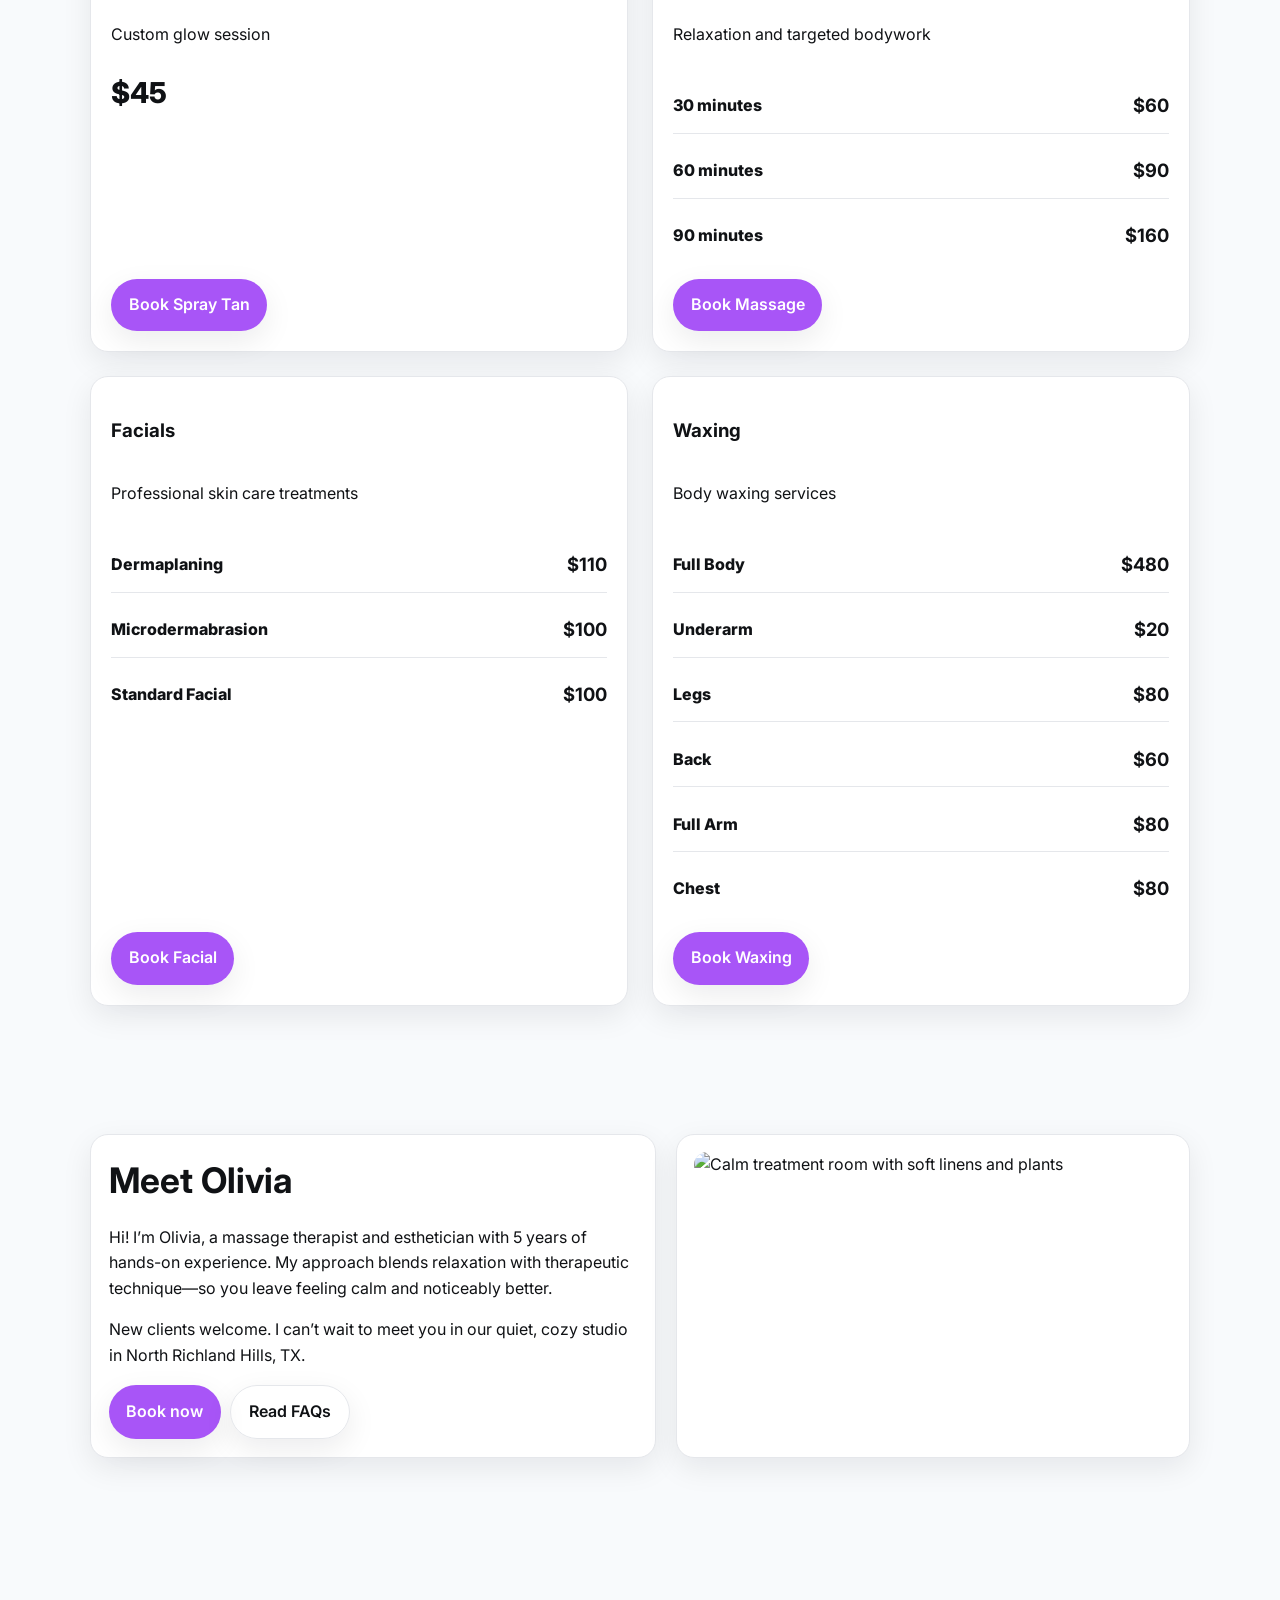
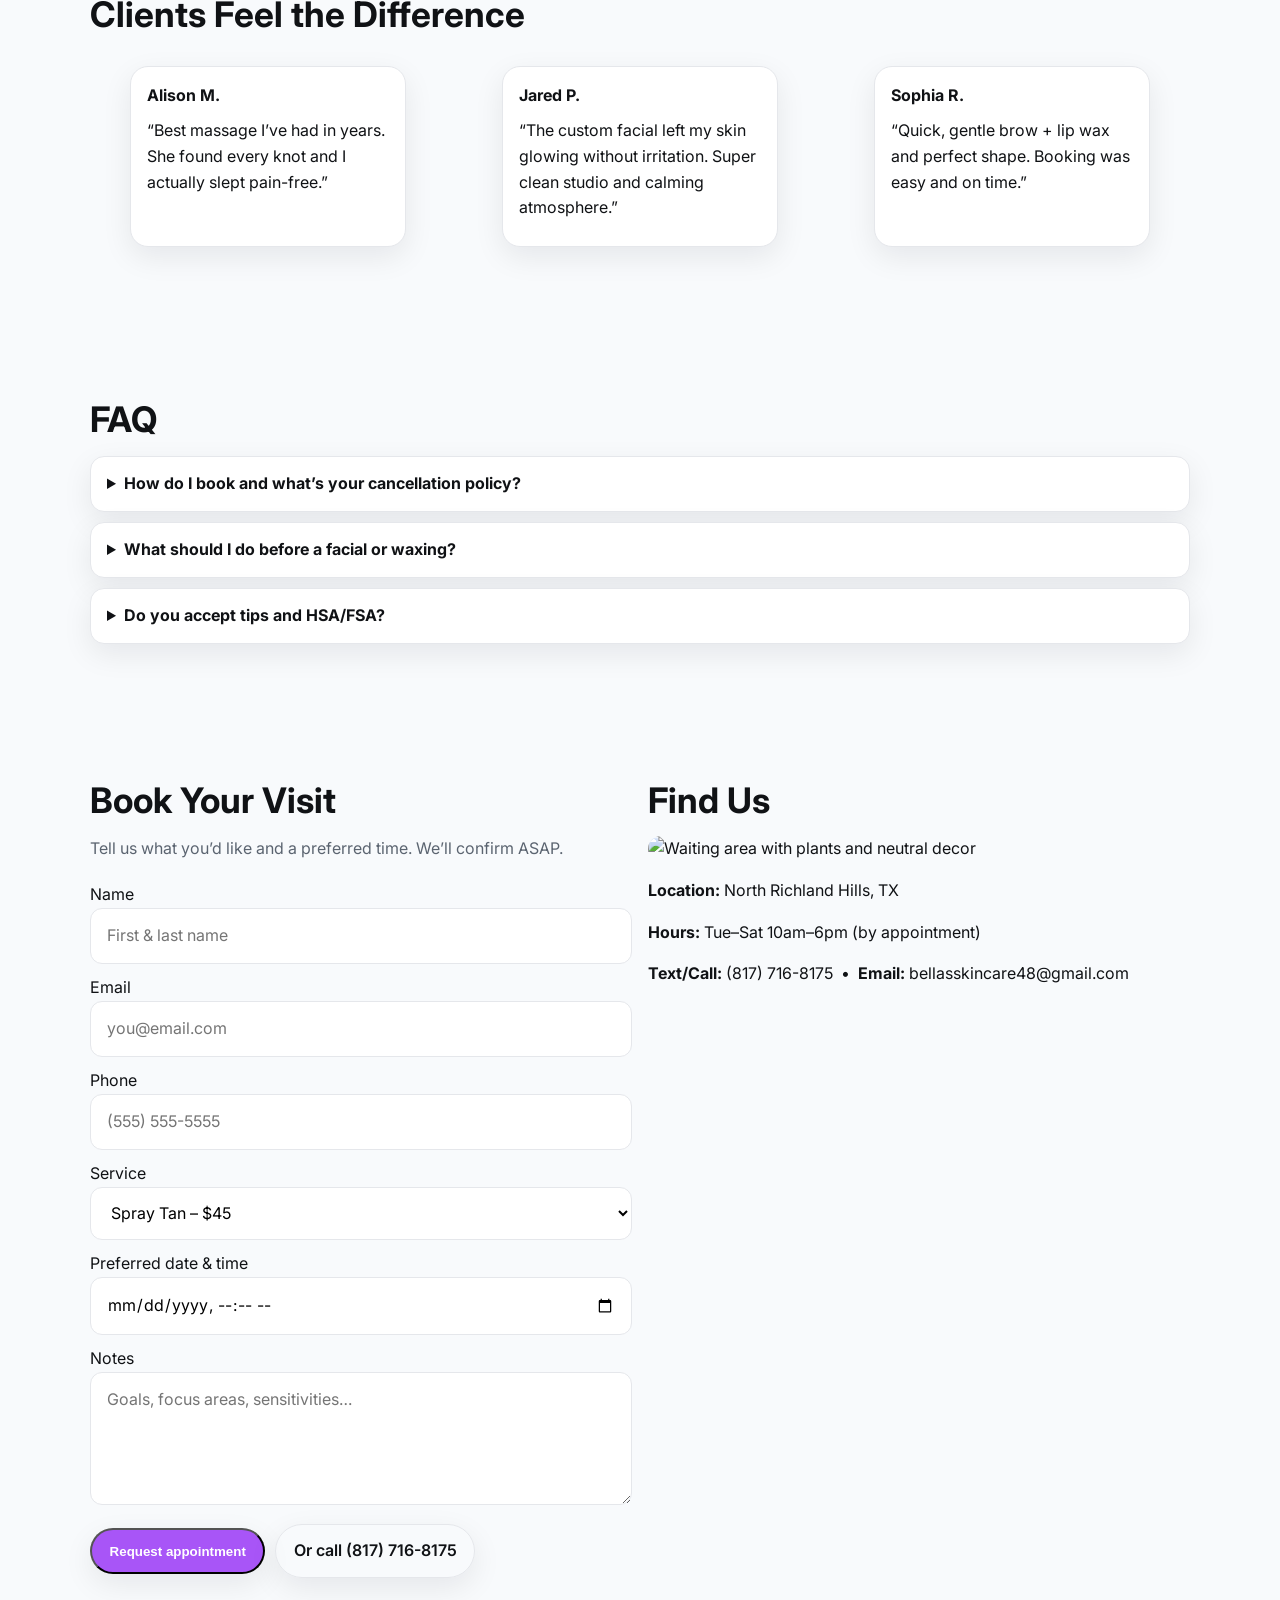
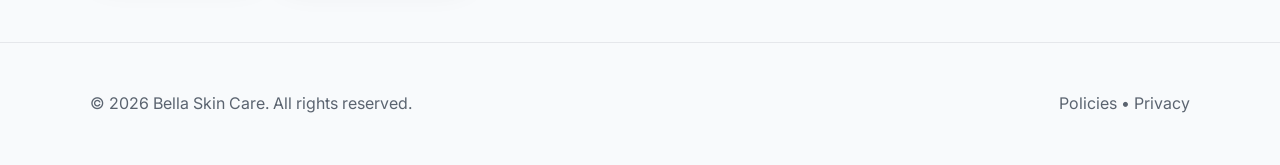
==== commit d5f4bb7d: "new image" ====
--- a/index.html
+++ b/index.html
@@ -8,7 +8,7 @@
   <link rel="preconnect" href="https://fonts.googleapis.com">
   <link rel="preconnect" href="https://fonts.gstatic.com" crossorigin>
   <link href="https://fonts.googleapis.com/css2?family=Inter:wght@400;500;600;700&display=swap" rel="stylesheet">
-  <link rel="stylesheet" href="index.css">
+  <link rel="stylesheet" href="./assets/css/index.css">
 </head>
 <body>
   <!-- ===== Header ===== -->
@@ -42,11 +42,11 @@
       </div>
       <div class="card" aria-label="Popular services">
         <div>
-          <img src="assets/img/massageroom1.png" alt="Relaxing massage room with soft lighting" />
-        </div>
-        <div>
+          <img src="assets/img/massage-room2.png" alt="Relaxing massage room with soft lighting" />
+        </div>
+        <!--<div>
           <img src="assets/img/facial1.png" alt="Facial treatment with clean towels and serums" />
-        </div>
+        </div>-->
       </div>
     </div>
   </section>
@@ -337,6 +337,6 @@
     </div>
   </footer>
 
-  <script src="index.js"></script>
+  <script src="./assets/js/index.js"></script>
 </body>
 </html>
--- a/assets/css/index.css
+++ b/assets/css/index.css
@@ -0,0 +1,208 @@
+:root{
+--ink:#101215; /* text */
+--muted:#5b6470; /* secondary text */
+--bg:#f8fafc; /* page bg */
+--card:#ffffff; /* surfaces */
+--brand:#a855f7; /* accent (violet) */
+--brand-ink:#ffffff; /* contrast on brand */
+--line:#e5e7eb; /* hairlines */
+--radius:18px;
+--shadow:0 10px 30px rgba(16,18,21,.08);
+--shadow-2:0 16px 60px rgba(16,18,21,.12);
+}
+
+* { box-sizing: border-box; }
+html, body { height: 100%; }
+body{
+font-family: Inter, system-ui, -apple-system, Segoe UI, Roboto, "Helvetica Neue", Arial, "Noto Sans", "Apple Color Emoji", "Segoe UI Emoji";
+margin:0; color:var(--ink); background:var(--bg);
+line-height:1.6; -webkit-font-smoothing:antialiased;
+}
+img{ max-width:100%; height:auto; display:block; border-radius: 14px; }
+a{ color:inherit; text-decoration:none; }
+.container{ width:min(1100px, 92%); margin-inline:auto; }
+.btn{
+display:inline-flex; align-items:center; gap:.6rem;
+background:var(--brand); color:var(--brand-ink);
+padding:.85rem 1.1rem; border-radius:999px; font-weight:600;
+box-shadow: var(--shadow);
+transition: transform .15s ease, box-shadow .2s ease, opacity .2s ease;
+}
+.btn:hover{ transform: translateY(-1px); box-shadow: var(--shadow-2); }
+.btn.ghost{ background:transparent; color:var(--ink); border:1px solid var(--line); }
+.tag{ display:inline-block; padding:.35rem .7rem; border-radius:999px; font-size:.8rem; color:#3b0764; background:#efe7ff; font-weight:600; }
+
+
+/* ---------- Header ---------- */
+header.site{ position:sticky; top:0; z-index:30; background:rgba(255,255,255,.75); backdrop-filter:saturate(1.2) blur(8px); border-bottom:1px solid var(--line); }
+.site__row{ display:flex; align-items:center; justify-content:space-between; padding:.85rem 0; }
+.brand{ display:flex; align-items:center; gap:.7rem; font-weight:800; letter-spacing:.2px; }
+.brand__logo{ width:38px; height:38px; border-radius:12px; background:linear-gradient(135deg, var(--brand), #7c3aed); box-shadow: inset 0 0 0 6px rgba(255,255,255,.6); }
+nav a{ padding:.6rem .8rem; border-radius:10px; font-weight:600; color:#3b3f46; }
+nav a:hover{ background:#f2f3f5; }
+
+/* ---------- Hero ---------- */
+.hero{ padding: clamp(2rem, 5vw, 4rem) 0; }
+.hero__grid{ display:grid; grid-template-columns: 1.2fr 1fr; gap: clamp(1.25rem, 3vw, 2rem); align-items:center; }
+.hero h1{ font-size: clamp(2rem, 2.6vw + 1rem, 3rem); line-height:1.1; margin:.25rem 0 .75rem; }
+.hero p.lead{ color:var(--muted); font-size:1.05rem; }
+.hero .card{
+  background:var(--card);
+  padding:0;
+  border-radius:var(--radius);
+  box-shadow: var(--shadow);
+  overflow:hidden;
+  min-height:260px;
+}
+
+.hero .card > div{
+  width:100%;
+  height:100%;
+}
+
+.hero .card img{
+  width:100%;
+  height:100%;
+  object-fit:cover;
+  border-radius:var(--radius);
+}.quick-book{ display:flex; gap:.6rem; flex-wrap:wrap; }
+
+
+/* ---------- Section wrappers ---------- */
+section{ padding: clamp(2.2rem, 6vw, 4rem) 0; }
+.section-title{ font-size: clamp(1.4rem, 1.6vw + 1rem, 2.2rem); margin:0 0 .5rem; }
+.section-desc{ color:var(--muted); margin:0 0 1.25rem; }
+
+
+/* ---------- Services ---------- */
+.services{ display:grid; grid-template-columns: repeat(3, 1fr); gap:1rem; }
+.service-card{ background:var(--card); border:1px solid var(--line); padding:1.1rem; border-radius:var(--radius); display:grid; gap:.6rem; box-shadow: var(--shadow); }
+.service-card h3{ margin:.2rem 0; }
+.service-card .meta{ color:var(--muted); font-size:.95rem; }
+.service-card ul{ margin:.2rem 0 0 1rem; padding:0; }
+
+
+/* ---------- Pricing ---------- */
+.pricing{
+  display:grid;
+  grid-template-columns:repeat(2,1fr);
+  gap:1.5rem;
+  align-items:stretch;
+}
+
+.price-card{
+  background:var(--card);
+  border:1px solid var(--line);
+  border-radius:var(--radius);
+  padding:1.25rem;
+  box-shadow: var(--shadow);
+  min-height:430px;
+
+  display:flex;
+  flex-direction:column;
+}
+
+.price-card .btn{
+  margin-top:auto;
+  align-self:flex-start;
+}
+
+.price-list{
+  display:grid;
+  gap:.65rem;
+  margin:1rem 0;
+}
+
+.price-row{
+  display:flex;
+  justify-content:space-between;
+  align-items:center;
+  gap:1rem;
+  padding:.75rem 0;
+  border-bottom:1px solid var(--line);
+}
+
+.price-row:last-child{
+  border-bottom:none;
+}
+
+.price-row span{
+  font-size:1rem;
+  font-weight:800;
+  white-space:nowrap;
+}
+
+.price-row strong{
+  font-size:1.15rem;
+  font-weight:700;
+}
+
+.price{
+  font-size:1.8rem;
+  font-weight:800;
+  margin:.4rem 0;
+}
+
+/* ---------- About ---------- */
+.about{ display:grid; grid-template-columns: 1.1fr 1fr; gap:1.25rem; }
+.about .card{ background:var(--card); padding:1.1rem; border-radius:var(--radius); border:1px solid var(--line); box-shadow: var(--shadow); }
+
+
+/* ---------- Testimonials ---------- */
+.testimonials{ display:grid; grid-template-columns: repeat(3, 1fr); gap:1rem; }
+.quote{ background:var(--card); border:1px solid var(--line); border-radius:var(--radius); padding:1rem; box-shadow: var(--shadow); }
+.quote p{ margin:.6rem 0; }
+
+
+/* ---------- FAQ ---------- */
+details{ background:var(--card); border:1px solid var(--line); border-radius:14px; padding:.9rem 1rem; box-shadow: var(--shadow); }
+details+details{ margin-top:.6rem; }
+summary{ font-weight:700; cursor:pointer; }
+
+
+/* ---------- Contact / Footer ---------- */
+.contact-grid{ display:grid; grid-template-columns:1fr 1fr; gap:1rem; }
+form{ display:grid; gap:.7rem; }
+input, textarea, select{ width:100%; padding:.9rem 1rem; border-radius:12px; border:1px solid var(--line); background:#fff; font: inherit; }
+.form-actions{ display:flex; gap:.6rem; align-items:center; flex-wrap:wrap; }
+.form-msg{ margin:.5rem 0 0; color: #166534; font-weight:600; display:none; }
+footer{ padding:2rem 0; border-top:1px solid var(--line); color:var(--muted); }
+.footer-row{ display:flex; justify-content:space-between; gap:1rem; flex-wrap:wrap; }
+
+/* ---------- Responsive ---------- */
+@media (max-width: 900px){
+
+  nav{
+    display:none;
+  }
+
+  .hero__grid,
+  .about,
+  .services,
+  .testimonials,
+  .contact-grid{
+    grid-template-columns:1fr;
+  }
+
+.hero .card{
+  min-height:240px;
+}
+
+  /* Pricing */
+  .pricing{
+    grid-template-columns:1fr;
+    gap:1rem;
+  }
+
+  .price-card{
+    min-height:auto;
+    width:100%;
+  }
+
+  .price-card .btn{
+    margin-top:1.5rem;
+  }
+
+}
+
+
